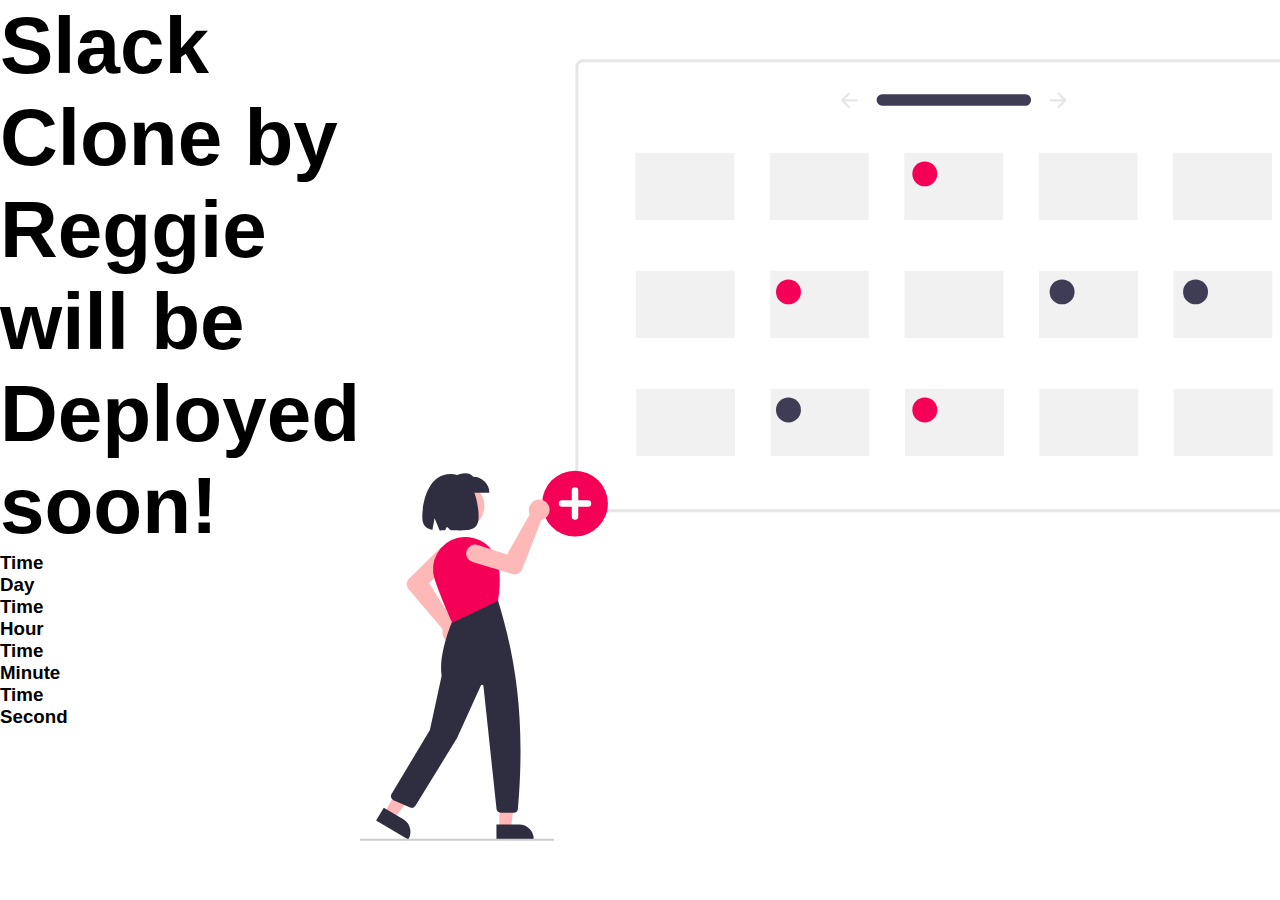
==== javascript-countdown/index.html @ 7322f481 "First Commit" ====
<!DOCTYPE html>
<html lang="en">
<head>
    <meta charset="UTF-8">
    <link rel="icon" href="https://www.raftfurniture.co.uk/pub/media/catalog/product/cache/110341a25faa2b0b0f52adcd3642d696/c/o/collingwood.png" />
    <meta http-equiv="X-UA-Compatible" content="IE=edge">
    <meta name="viewport" content="width=device-width, initial-scale=1.0">
    <title>Slack Clone Countdown!</title>
    <link rel="stylesheet" href="./style.css" />
</head>
<body>
    <section class="coming-soon">
        <div>
            <h2>Slack Clone by Reggie will be Deployed soon!</h2>
            <div class="countdown">
                <div class="container-day">
                    <h3 class="day">Time</h3>
                    <h3>Day</h3>
                </div>
                <div class="container-hour">
                    <h3 class="hour">Time</h3>
                    <h3>Hour</h3>
                </div>
                <div class="container-minute">
                    <h3 class="minute">Time</h3>
                    <h3>Minute</h3>
                </div>
                <div class="container-second">
                    <h3 class="second">Time</h3>
                    <h3>Second</h3>
                </div>
            </div>
        </div>
        <img src="./undraw_Calendar_re_ki49.svg" alt="Calendar-Svg">
    </section>
    <script src="./app.js"></script>
</body>
</html>
---- javascript-countdown/style.css ----
* {
    margin: 0;
    padding: 0;
    box-sizing: border-box;
}
body {
    font-family: "Lato", sans-serif;
}

h2 {
    font-size: 5rem;
    font-weight: bold;
}

.coming-soon{
    min-height: 100vh;
    display: flex;
}
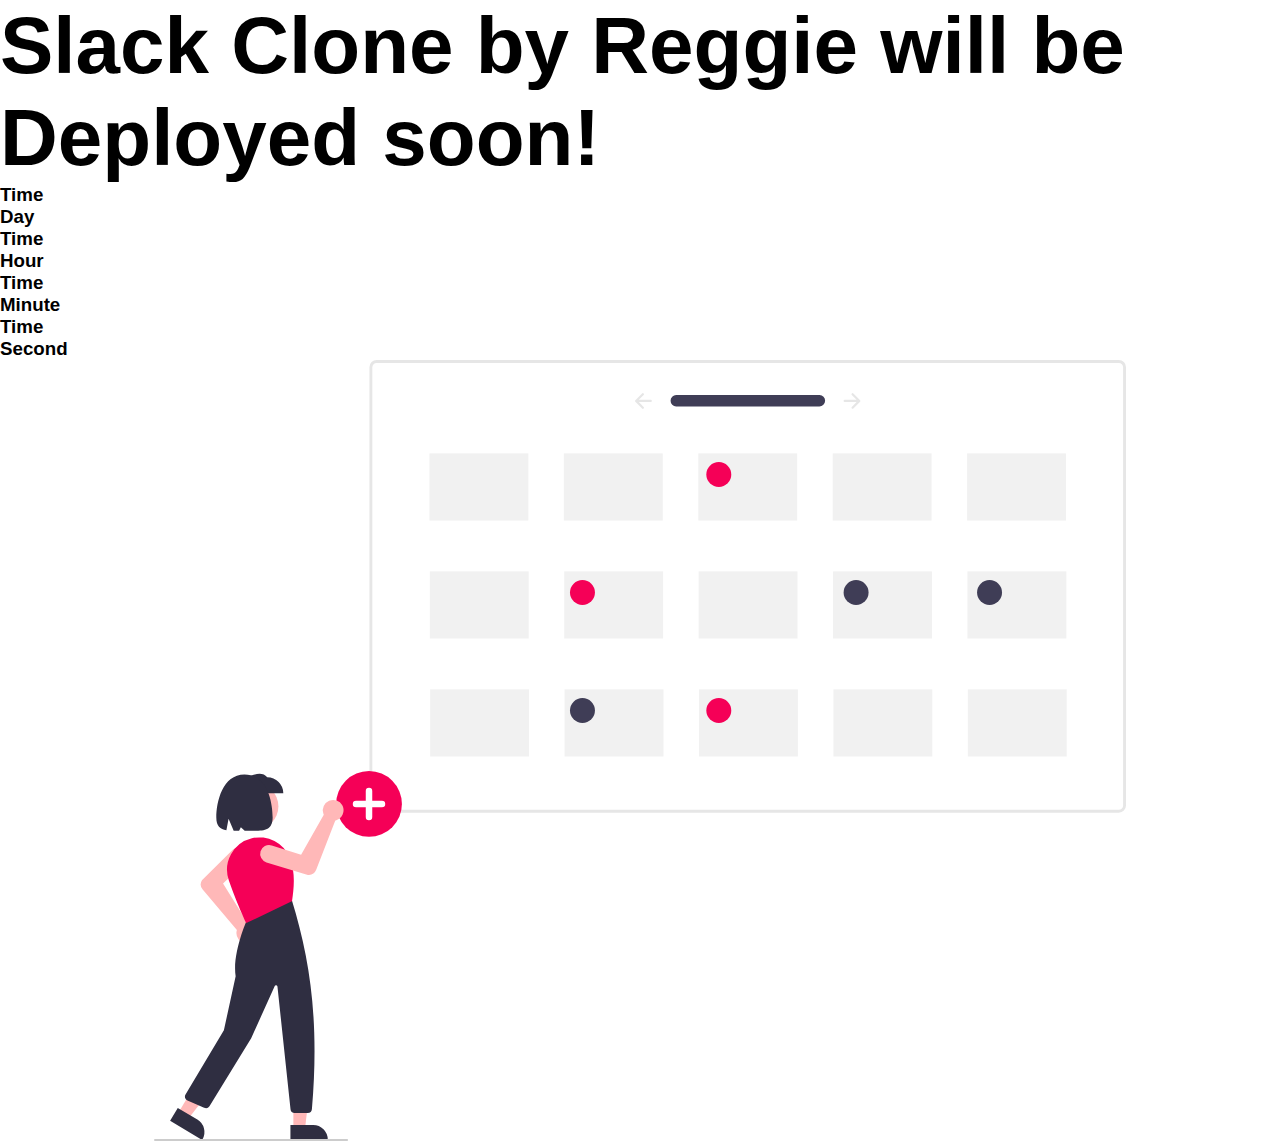
==== commit 2864f274: "Completed styling" ====
--- a/javascript-countdown/index.html
+++ b/javascript-countdown/index.html
@@ -6,7 +6,7 @@
     <meta http-equiv="X-UA-Compatible" content="IE=edge">
     <meta name="viewport" content="width=device-width, initial-scale=1.0">
     <title>Slack Clone Countdown!</title>
-    <link rel="stylesheet" href="./style.css" />
+    <link rel="stylesheet" href="./assets/css/style.css" />
 </head>
 <body>
     <section class="coming-soon">
@@ -31,8 +31,8 @@
                 </div>
             </div>
         </div>
-        <img src="./undraw_Calendar_re_ki49.svg" alt="Calendar-Svg">
+        <img src="./assets/images/undraw_Calendar_re_ki49.svg" alt="Calendar-Svg">
     </section>
-    <script src="./app.js"></script>
+    <script src="./assets/scripts/app.js"></script>
 </body>
 </html>--- a/javascript-countdown/assets/css/style.css
+++ b/javascript-countdown/assets/css/style.css
@@ -0,0 +1,21 @@
+* {
+    margin: 0;
+    padding: 0;
+    box-sizing: border-box;
+}
+body {
+    font-family: "Lato", sans-serif;
+}
+
+h2 {
+    font-size: 5rem;
+    font-weight: bold;
+}
+
+.coming-soon{
+    min-height: 100vh;
+    display: flex;
+    align-items: center;
+    flex-direction: column;
+    justify-content: center;
+}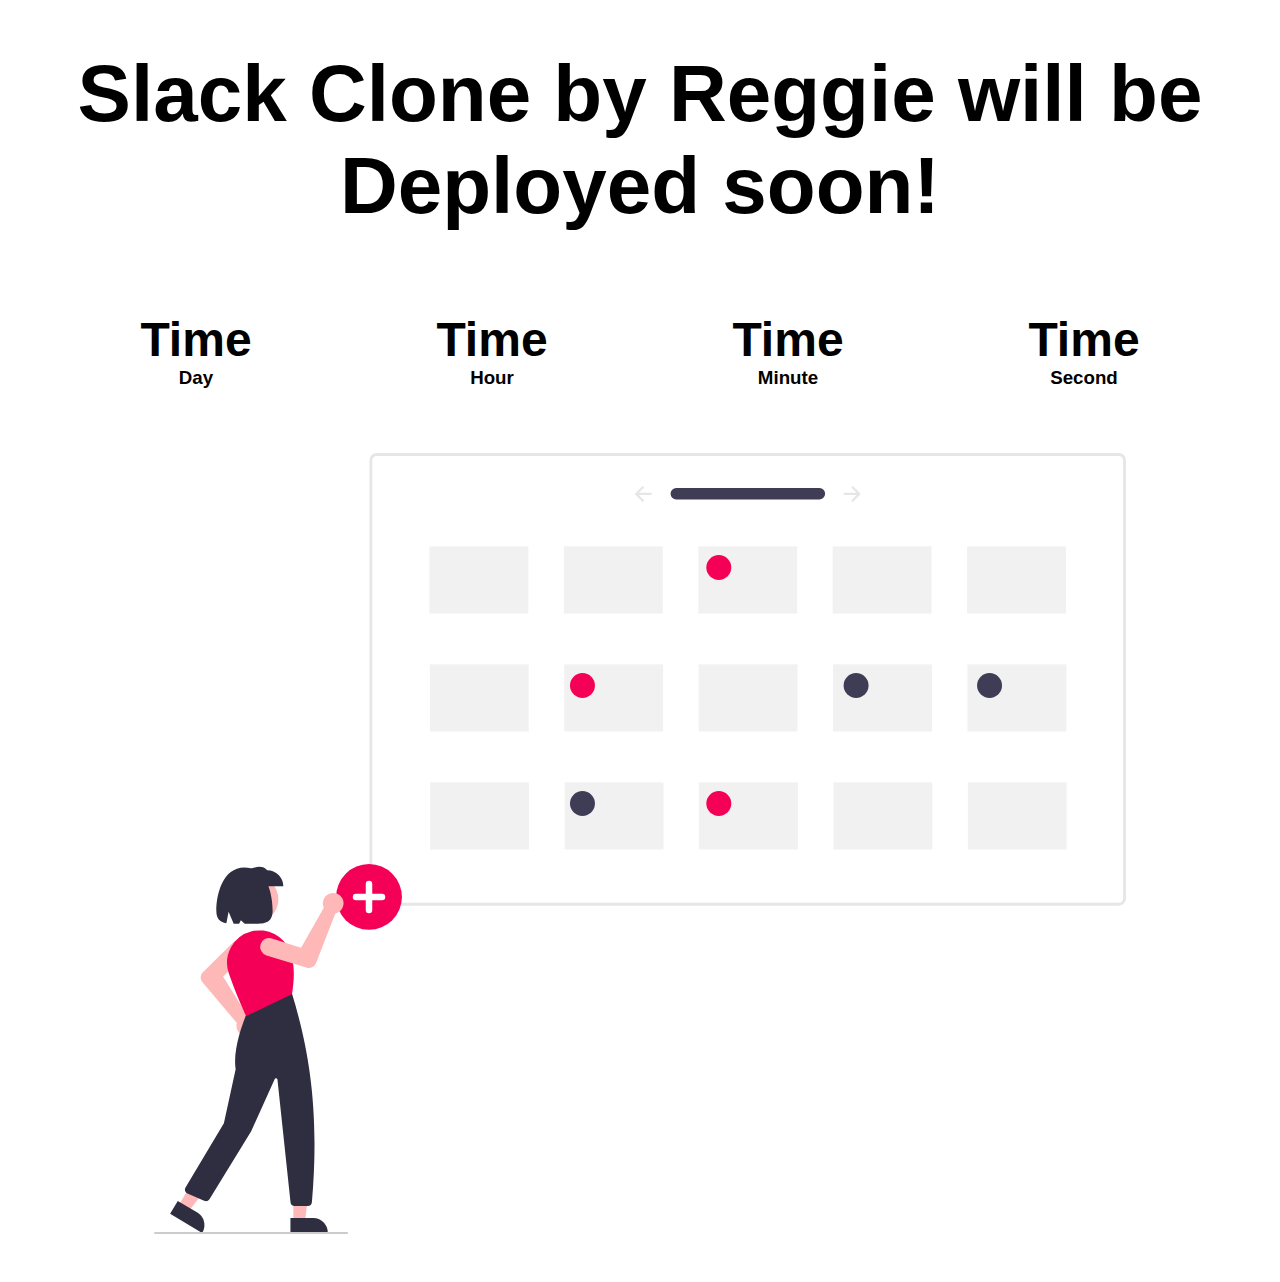
==== commit bef408e8: "Completed styling" ====
--- a/javascript-countdown/index.html
+++ b/javascript-countdown/index.html
@@ -31,7 +31,7 @@
                 </div>
             </div>
         </div>
-        <img src="./assets/images/undraw_Calendar_re_ki49.svg" alt="Calendar-Svg">
+        <img src="./assets/images/undraw_Calendar_re_ki49.svg" alt="Calendar-Svg" class="waiting">
     </section>
     <script src="./assets/scripts/app.js"></script>
 </body>
--- a/javascript-countdown/assets/css/style.css
+++ b/javascript-countdown/assets/css/style.css
@@ -5,11 +5,14 @@
 }
 body {
     font-family: "Lato", sans-serif;
+    padding: 3em;
 }
 
 h2 {
     font-size: 5rem;
     font-weight: bold;
+    text-align: center;
+    margin-bottom: 1em;
 }
 
 .coming-soon{
@@ -18,4 +21,15 @@
     align-items: center;
     flex-direction: column;
     justify-content: center;
+}
+
+.countdown {
+    display: flex;
+    justify-content: space-around;
+    margin-bottom: 4em;
+    text-align: center;
+}
+
+.day,.hour,.minute,.second {
+    font-size: 3rem;
 }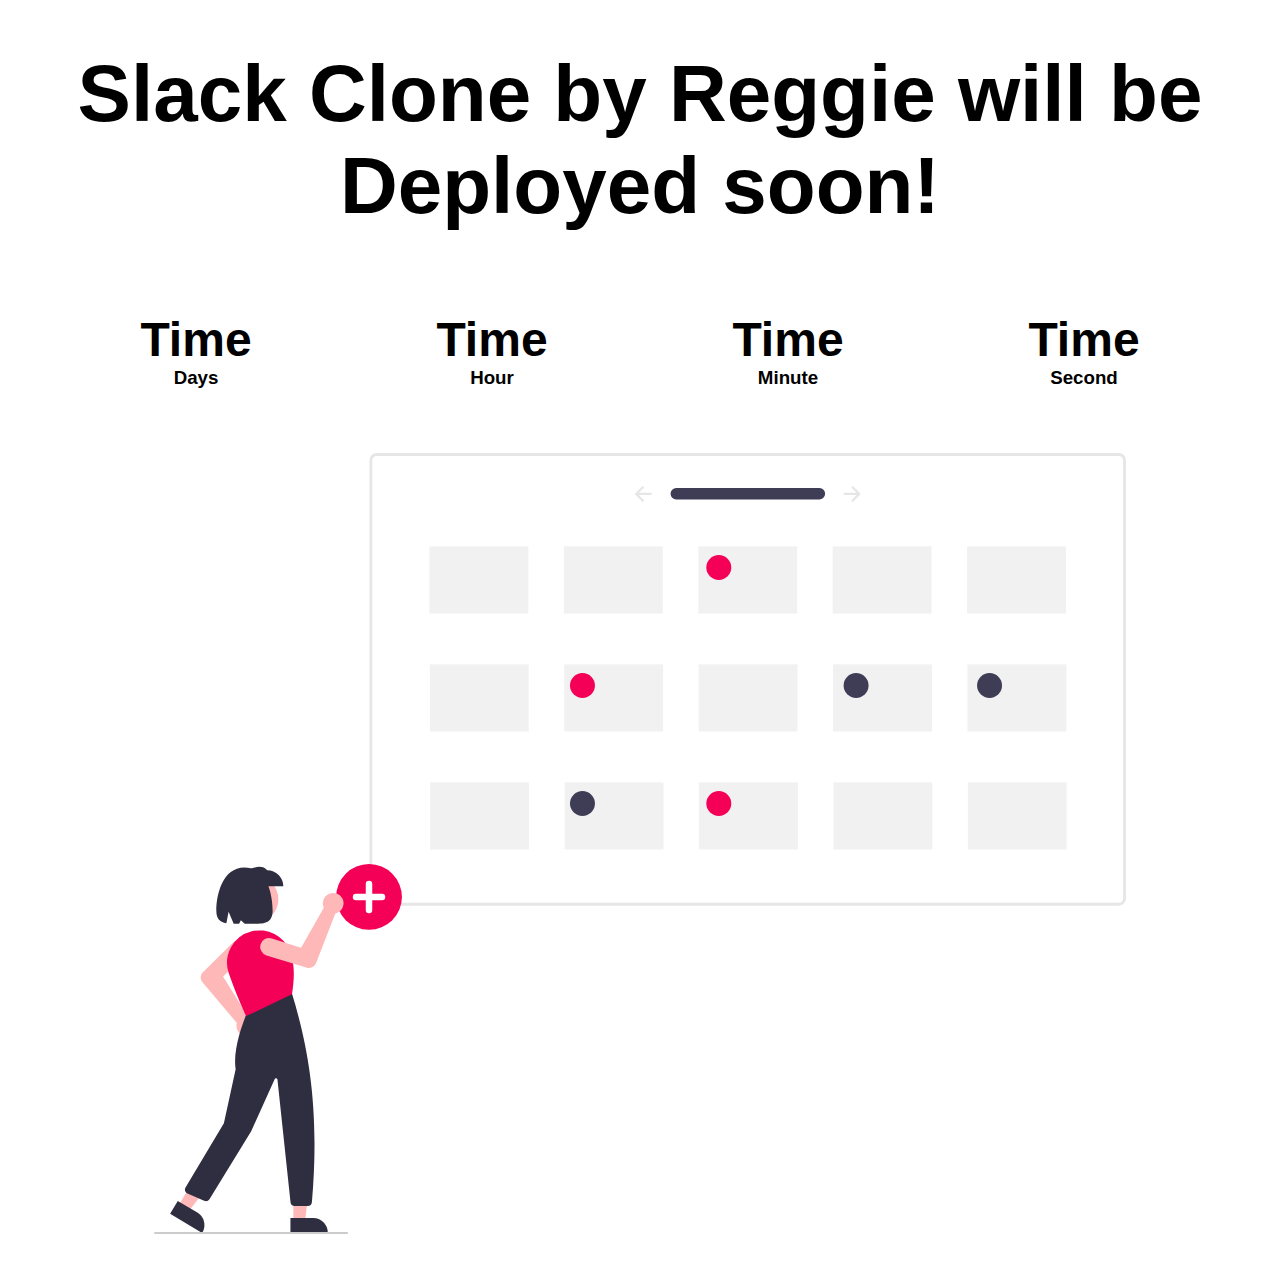
==== commit 0badab7a: "Completed Logic" ====
--- a/javascript-countdown/index.html
+++ b/javascript-countdown/index.html
@@ -15,7 +15,7 @@
             <div class="countdown">
                 <div class="container-day">
                     <h3 class="day">Time</h3>
-                    <h3>Day</h3>
+                    <h3>Days</h3>
                 </div>
                 <div class="container-hour">
                     <h3 class="hour">Time</h3>
